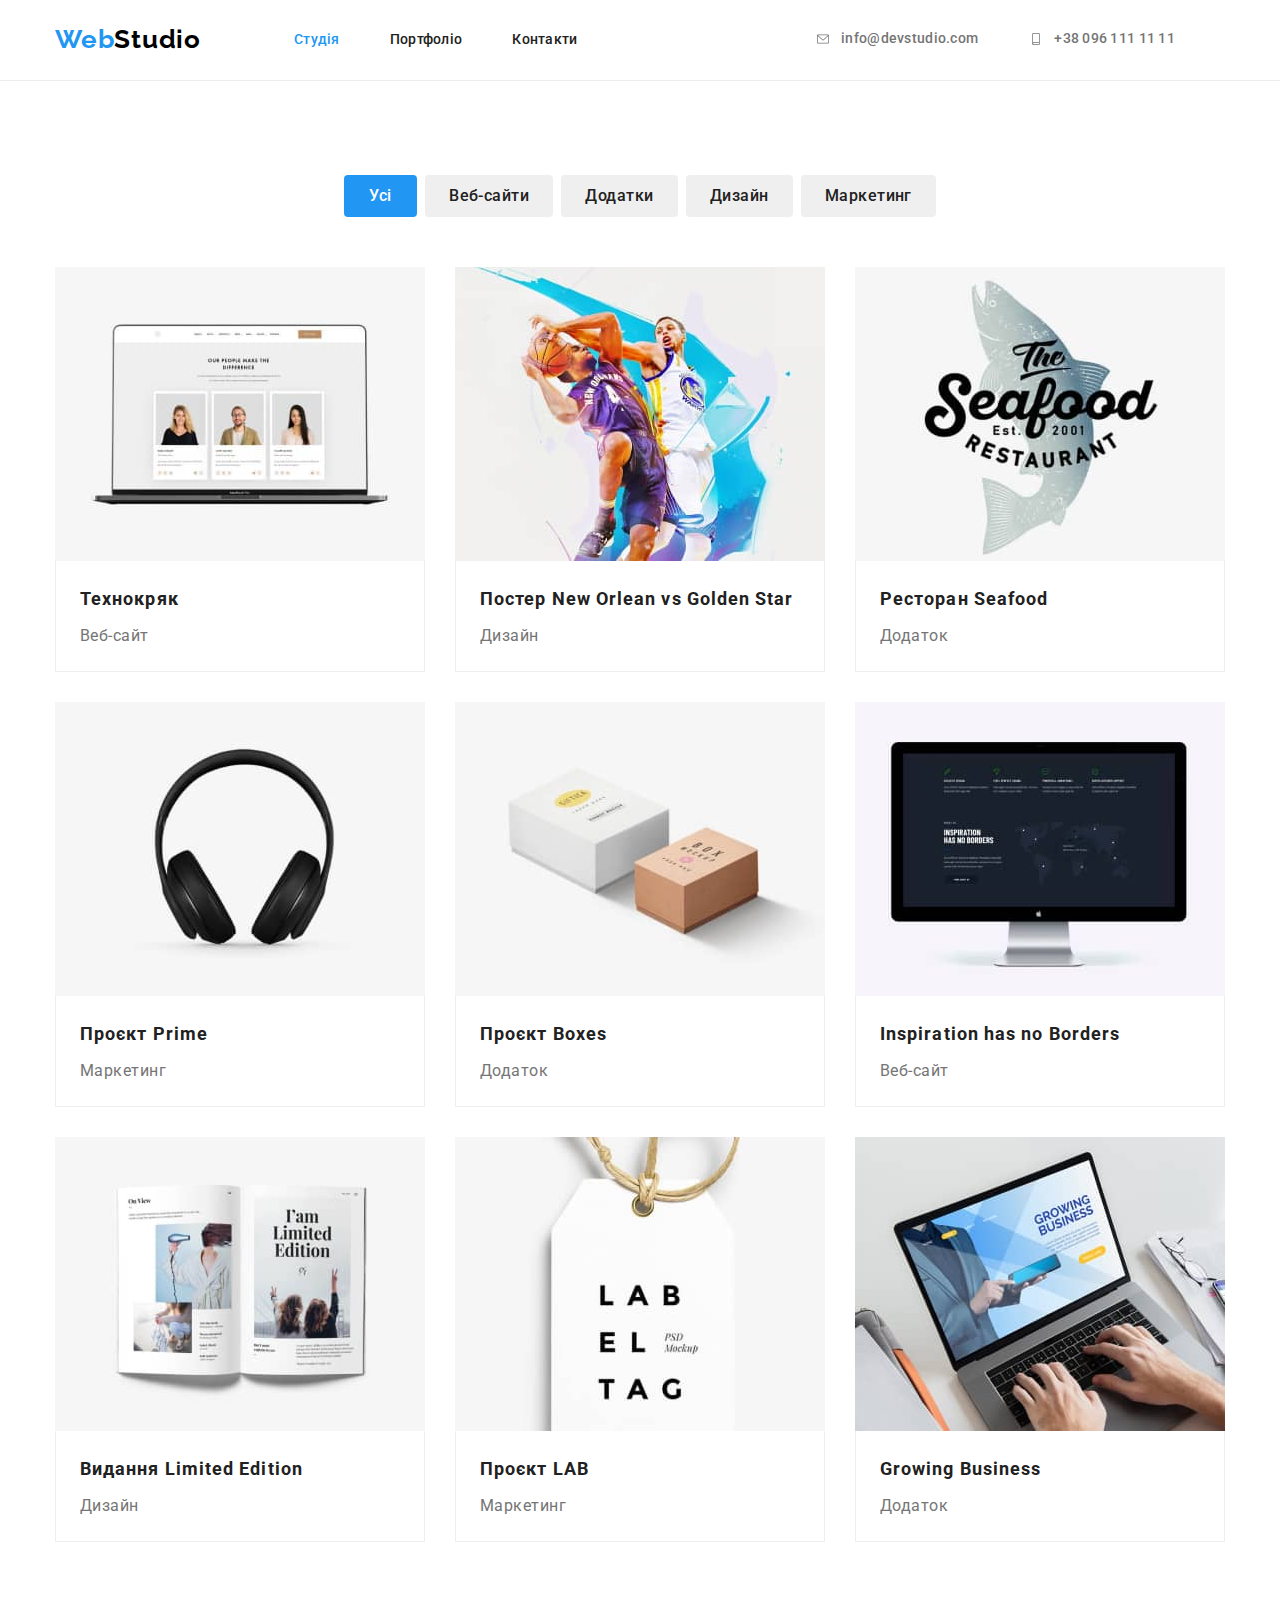
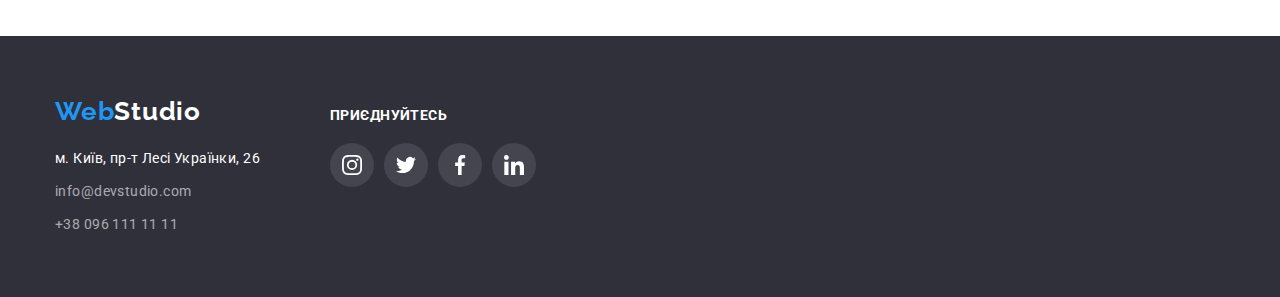
==== portfolio.html @ d66eacdd "Transition is set for all hover/focus elements" ====
<!DOCTYPE html>
<html lang="uk">

<head>
    <meta charset="UTF-8">
    <meta http-equiv="X-UA-Compatible" content="IE=edge">
    <meta name="viewport" content="width=device-width, initial-scale=1.0">
    <title>Студія</title>
    <link rel="stylesheet" href="<link rel=" preconnect" href="https://fonts.googleapis.com">
    <link
        href="https://fonts.googleapis.com/css2?family=Raleway:wght@400;700&family=Roboto:wght@400;500;700;900&display=swap"
        rel="stylesheet">
    <link rel="stylesheet" href="https://cdn.jsdelivr.net/npm/modern-normalize@1.1.0/modern-normalize.min.css">
    <link rel="stylesheet" href="./css/styles.css">
</head>

<body>

<header class="main-header">
    <div class="container navigation">
        <nav class="navigation">
            <a href="./index.html" class="logo"><span style="color:#2196F3">Web</span><span
                    style="color:#000000">Studio</span></a>
            <ul class="menu">
                <li class="menu-item"><a href="./index.html" class="menu-link current">Студія</a></li>
                <li class="menu-item"><a href="./portfolio.html" class="menu-link">Портфоліо</a></li>
                <li class="menu-item"><a href="#" class="menu-link">Контакти</a></li>
            </ul>
        </nav>
            <ul class="email-phone">
                <li class="contact-us">
                    <a href="mailto:info@devstudio.com" class="contacts email"><svg width="16" height="12" class="contacts-icon">
                            <use href="./images/icons.svg#icon-envelope"></use>
                        </svg>info@devstudio.com</a>
                </li>
            
                <li class="contact-us"><a href="tel:+380961111111" class="contacts phone">
                        <svg width="16" height="12" class="contacts-icon">
                            <use href="./images/icons.svg#icon-smartphone"></use>
                        </svg>+38 096 111 11 11</a>
                </li>
            </ul>
    </div>
</header>
    <main>
        <section class="portfolio-page section">
            <div class="container">
            <h1 class="filters" hidden>Наші проекти</h1>
                <ul class="filters-item">
                    <li><button class="filter-button current" type="button">Усі</button></li>
                        
                    <li><button class="filter-button" type="button">Веб-сайти</button></li>
                        
                    <li><button class="filter-button" type="button">Додатки</button></li>
                        
                    <li><button class="filter-button" type="button">Дизайн</button></li>
                        
                    <li><button class="filter-button"  type="button">Маркетинг</button></li>
                </ul>
               
                <ul class="works-list">
                            
                    <li class="works-item">
                        <a class="works-link" href=""><img src="./images/portfolio.photos/1-technocriak.jpg" alt="веб-сайт Технокряк" width="370">
                        
                            <div class="img-subscription">
                            <h2 class="work-title">Технокряк</h2>
                            <p class="work-description">Веб-сайт</p>
                            </div>
                        </a>
                    </li>
                                                        
                    <li class="works-item">
                        <a class="works-link"href=""><img src="./images/portfolio.photos/2-neworl-goldenstar.jpg" alt="постер з баскетбольними гравцями" width="370">
                            
                            <div class="img-subscription">
                            <h2 class="work-title">Постер New Orlean vs Golden Star</h2>
                            <p class="work-description">Дизайн</p>
                            </div>
                        </a>
                    </li>
                         
                    <li class="works-item">
                        <a class="works-link"href=""><img src="./images/portfolio.photos/3-seafood.jpg" alt="ресторан сіфуд" width="370">
                            <div class="img-subscription">
                            <h2 class="work-title">Ресторан Seafood</h2>
                            <p class="work-description">Додаток</p>
                            </div>
                        </a>
                    </li>
                                    
                    <li class="works-item">
                        <a class="works-link"href=""><img src="./images/portfolio.photos/4-prime.jpg" alt="маркетинговий проект прайм" width="370">
                            <div class="img-subscription">
                            <h2 class="work-title">Проєкт Prime</h2>
                            <p class="work-description">Маркетинг</p>
                            </div>
                        </a>
                    </li>
                            
                    <li class="works-item">
                        <a class="works-link"href=""><img src="./images/portfolio.photos/5-boxes.jpg" alt="додаток боксес" width="370">
                            <div class="img-subscription">
                            <h2 class="work-title">Проєкт Boxes</h2>
                            <p class="work-description">Додаток</p>
                            </div>
                        </a>
                    </li>
                            
                    <li class="works-item">
                        <a class="works-link"href=""><img src="./images/portfolio.photos/6-inspirations.jpg" alt="веб-сайт інспірейшн хез ноу бордерс" width="370">
                            <div class="img-subscription">
                            <h2 class="work-title">Inspiration has no Borders</h2>
                            <p class="work-description">Веб-сайт</p>
                            </div>
                        </a>
                    </li>
                            
                    <li class="works-item">
                        <a class="works-link"href=""><img src="./images/portfolio.photos/7-limited-edition.jpg" alt="дизайн для лімітованого видання книги" width="370">
                            <div class="img-subscription">
                            <h2 class="work-title">Видання Limited Edition</h2>
                            <p class="work-description">Дизайн</p>
                            </div>
                        </a>
                    </li>
                            
                    <li class="works-item">
                        <a class="works-link"href=""><img src="./images/portfolio.photos/8-lab.jpg" alt="маркеинговий проєкт лаб" width="370">
                            <div class="img-subscription">
                            <h2 class="work-title">Проєкт LAB</h2>
                            <p class="work-description">Маркетинг</p>
                            </div>
                        </a>
                    </li>
                            
                    <li class="works-item">
                        <a class="works-link"href=""><img src="./images/portfolio.photos/9-rowing-business.jpg" alt="додаток для гроуінг бізнес" width="370">
                            <div class="img-subscription">
                            <h2 class="work-title">Growing Business</h2>
                            <p class="work-description">Додаток</p>
                            </div>
                        </a>
                    </li>
                </ul>
            </div>
        </section>  

    </main>
    <footer>
        <div class="container footer-split">
            <div class="footer-left">
                <a class="logo" href="./index.html"><span style="color:#2196F3">Web</span><span
                        style="color:#fff">Studio</span></a>
                <address>
                    <ul class="adresses">
                        <li class="contacts-list"><a class="post-address" href="https://goo.gl/maps/WdfcjGJZY2KQYh5QA"
                                target="_blank">м. Київ, пр-т
                                Лесі Українки, 26</a></li>
        
                        <li class="contacts-list"><a class="contacts-footer"
                                href="mailto:info@devstudio.com">info@devstudio.com</a></li>
        
                        <li class="contacts-list"><a class="contacts-footer" href="tel:+380961111111">+38 096 111 11 11</a></li>
                    </ul>
                </address>
            </div>
            <div class="footer-right">
                <h3 class="footer-social-cta">приєднуйтесь</h3>
                <ul class="footer-socials">
        
                    <li><a class="footer-social-link" href="#"><svg class="footer-social-item" width="20" height="20">
                                <use href="./images/icons.svg#icon-instagram"></use>
                            </svg>
                        </a>
                    </li>
        
                    <li><a class="footer-social-link" href="#"><svg class="footer-social-item" width="20" height="20">
                                <use href="./images/icons.svg#icon-twitter"></use>
                            </svg>
                        </a>
                    </li>
        
                    <li><a class="footer-social-link" href="#"><svg class="footer-social-item" width="20" height="20">
                                <use href="./images/icons.svg#icon-facebook"></use>
                            </svg>
                        </a>
                    </li>
        
                    <li><a class="footer-social-link" href="#"><svg class="footer-social-item" width="20" height="20">
                                <use href="./images/icons.svg#icon-linkedin"></use>
                            </svg>
                        </a>
                    </li>
                </ul>
            </div>
        </div>
    </footer>
    </body>
</html>
---- css/styles.css ----
:root{
    --main-text-color: #757575;
    --title-text-color: #212121;
    --second-text-color:#ffffff;
    --accent-color: #2196F3;
    --bcg-color: #FFFFFF;
    --bcgsecond-color: #F5F4FA;
    --bcgthird: #2F303A; 
    --icon-color:#AFB1B8; 
}
    
body{
    font-family: 'Roboto',sans-serif;
    text-decoration: none;
    }
.logo{
    font-family: 'Raleway';
    font-weight: 700;
    font-size: 26px;
    line-height: 1.19;
    letter-spacing: 0.03em;
    text-decoration: none;
}
.logo:hover,
.logo:focus{
    color:var(--accent-color)
}
a {
    text-decoration: none;
}
img{
    display: block;
    max-width: 100%;
    height: auto;
}
h1,h2,h3, p {
    margin-top: 0;
    margin-bottom: 0;
}
ul {
    list-style: none;
    padding-left: 0;
    margin-top: 0;
    margin-bottom: 0;
}
 /*HEADER*/
 .container{
   width: 1200px;
   padding-left: 15px;
   padding-right: 15px;
   margin-left: auto;
   margin-right: auto;
   }

 .main-header{
    padding-top: 24px;
    padding-bottom: 25px;
    margin-left: auto;
    margin-right: auto;
    border-bottom: 1px solid #ECECEC;
}
.navigation {
    display: flex;
    align-items: center;  
}
.logo {
    margin-right: 93px;
}
.menu{
    display: flex;
    column-gap: 50px;
}
.menu-link{
    font-weight: 500;
    font-size: 14px;
    line-height: 1.14;
    letter-spacing: 0.02em;
    color: var(--title-text-color);
}
.menu-link:hover,
.menu-link:focus{
    color: var(--accent-color);
}
.menu .current{
    color:var(--accent-color);
}
.email-phone {
    display: flex;
    justify-content: center;
    align-items: center;
    margin-left: auto;
}
.contact-us{
    margin-right:50px;
   }
.email-phone .contacts {
    color: var(--main-text-color);
    font-size: 14px;
    font-weight: 500;
    line-height: 1.14; 
    letter-spacing: 0.02em;
}
.email-phone .contacts:hover,
.email-phone .contacts:focus {
    color: var(--accent-color);
}
.contacts-icon{
    fill: var(--main-text-color);
}
.contacts{
    display: flex;
    justify-content: center;
    align-items: center;
    gap: 10px;
}
.contacts:hover .contacts-icon,
.contacts:focus .contacts-icon{
    fill: var(--accent-color);
}

    /* HERO */

.hero {
   padding-top: 200px;
   padding-bottom: 200px;
}
.overlay{
    max-width: 1600px;
    margin-left: auto;
    margin-right: auto;
    background-color: #C4C4C4;
    background-image:linear-gradient(rgba(47, 48, 58, 0.4), rgba(47, 48, 58, 0.4)),url(../images/index.photos/hero-bcg.jpg);
    background-position: center;
    background-repeat: no-repeat;
    background-size: cover;
}
.hero-text{
    width:60%;
    margin: 0 auto 30px;
    font-weight: 900;
    font-size: 44px;
    line-height: 1.36;
    letter-spacing: 0.06em;
    text-transform: uppercase;
    text-align: center;
    color:var(--second-text-color);
}
.modal-button{
    display: block;
    padding: 10px 32px;
    border-radius: 4px;
    margin-left: auto;
    margin-right: auto;
    min-width: 216px;
    font-weight: 700;
    font-size: 16px;
    line-height: 1.87; 
    letter-spacing: 0.06em;
    color: #FFFFFF;
    border-color: transparent;
    background-color: var(--accent-color);
    cursor: pointer;
}
.modal-button:hover {
    background-color: var(--accent-color);
    color: var(--second-text-color);
}

/* FEATURES */
 .section {
    padding-top: 94px;
    padding-bottom: 94px;   
 }
 .special{
    padding-top: 94px;
 }
.titles{
display: flex;
justify-content: space-between;

}
.title{
    margin-bottom:10px;
    font-weight: 700;
    font-size: 14px;
    line-height: 1.14;
    letter-spacing: 0.03em;
    text-transform: uppercase;
    color: var(--headlines-title);
}
.titles-list:not(:last-child){
    margin-right: 30px;
}
.title-text{
    color: var(--main-text-color);
    font-size: 14px;
    line-height: 1.71;
    letter-spacing: 0.03em;
}
.icons-bg-settings {
    display: flex;
    justify-content: center;
    align-items: center;
    min-width: 270px;
    height: 120px;
    margin-bottom: 30px;
    background-color: var(--bcgsecond-color);
    border-radius: 4px;
}

/* SKILLS */
.skills{
    margin-bottom: 50px;
    font-weight: 700;
    font-size: 36px;
    line-height: 1.17;
    text-align: center;
    letter-spacing: 0.03em;
    color: var(--title-text-color);
}
.images{
    display: flex;
    justify-content: space-between;
    column-gap: 30px;
}

/* TEAM */
.team{
    background-color: var(--bcgsecond-color);
}
.team-list{
    display: flex;
    justify-content: 
    space-between;
    column-gap: 30px;
}
.team-label{
    margin-bottom: 50px;
    font-weight: 700;
    font-size: 36px;
    line-height: 1.17;
    text-align: center;
    letter-spacing: 0.03em;
    color:var(--title-text-color)
}
.team-card{
    width: 100%;
    border: 1px;
    border-radius: 0 0 4px 4px;
    background-color: var(--bcg-color);
    box-shadow: 0px 1px 3px rgba(0, 0, 0, 0.12),
        0px 1px 1px rgba(0, 0, 0, 0.14),
        0px 2px 1px rgba(0, 0, 0, 0.2);
    
}
.team-member{
    padding-top: 30px;
    margin-bottom: 10px;
    font-weight: 500;
    font-size: 16px;
    line-height: 1.19;
    text-align: center;
    letter-spacing: 0.03em;
    color: var(--headlines-title);
}
.team-profession{
    margin-bottom: 16px;
    font-size: 16px;
    line-height: 1.19; 
    text-align: center;
    letter-spacing: 0.03em;
    color: var(--main-text-color);
}
.social-flex{
    display: flex;
    justify-content: center;
    align-items: center;
    gap: 10px;
    padding-bottom: 30px;
}
.social-item{
    fill: var(--icon-color);
}
.social-link{
    display:flex;
    justify-content: center;
    align-items: center;
    width: 44px;
    height: 44px;
    border-radius: 50%;
    background-color:var(--bcg-color);
}
.social-link:hover,
.social-link:focus{
    background-color: var(--accent-color);
}
.social-link:hover .social-item,
.social-link:focus .social-item {
    fill: var(--bcg-color);
}
/*  OUR CLIENTS */
.clients-label{
    margin-bottom: 50px;
    font-weight: 700;
    font-size: 36px;
    line-height: 1.17;
    text-align: center;
    letter-spacing: 0.03em;
    color: var(--title-text-color)
}
.clients-logos{
    display: flex;
    justify-content:
            space-between;
    margin-right: auto;
    margin-left: auto;
    column-gap: 30px;
}
.logos-bg{
    display: flex;
    justify-content: center;
    align-items: center;
    width: 170px;
    height:92px;
    border:1px solid var(--icon-color);
    border-radius: 4px;  
}
.logo-item{
    fill: var(--icon-color);
}
.logos-bg:hover,
.logos-bg:focus{
    border-color: var(--accent-color);
}
.logos-bg:hover .logo-item,
.logos-bg:focus .logo-item{
fill: var(--accent-color);
}

/* * FOOTER */
footer{
    background-color: var(--bcgthird);
    padding-top: 60px;
    padding-bottom: 60px;
    margin-right: auto;
}
footer .logo {
    display: block;
    margin-bottom: 20px;
    margin-right: 0;
    font-family: 'Raleway';
    font-weight: 700;
    font-size: 26px;
    line-height: 1.19;
    letter-spacing: 0.03em;
}
footer .adresses{
    font-style: normal;
    font-size: 14px;
    line-height: 1.71;
    letter-spacing: 0.03em;
}
footer .contacts-list:not(:last-child) {
    margin-bottom: 9px;
}
footer .post-address{
    color: var(--second-text-color);
}
footer .post-address:hover,
footer .post-address:focus {
    color:#2196F3
}
footer .contacts-footer {
        color: rgba(255, 255, 255, 0.6);
}
footer .contacts-footer:hover,
footer .contacts-footer:focus {
    color:var(--accent-color);
}
.footer-split{
    display: flex;
    justify-content: space-between;
    align-items: baseline;
}
.footer-social-cta{
    margin-bottom: 20px;
    font-weight: 700;
    font-size: 14px;
    line-height: 16px;
    letter-spacing: 0.03em;
    text-transform: uppercase;
    color: var(--second-text-color);
}
.footer-right{
    margin-left: 70px;
    margin-right: auto;
}
.footer-socials {
    display: flex;
    justify-content: space-between;
    align-items: center;
    gap: 10px;
}

.footer-social-link{
    display: flex;
    justify-content: center;
    align-items: center;
    width: 44px;
    height: 44px;
    border-radius: 50%;
    background-color: rgba(255, 255, 255, 0.1);
}
.footer-social-item{
    fill: var(--second-text-color);
}
.footer-social-link:hover,
.footer-social-link:focus{
    background-color: var(--accent-color);
}
.footer-social-link:hover .footer-social-item,
.footer-social-link:focus .footer-social-item {
    fill: var(--bcg-color);
}

/* PORTFOLIO */
.portfolio-page .filters{
    background-color: var(--bcgsecond-color);
}
.filters-item{
    display: flex;
    margin-bottom: 50px;
    column-gap: 8px;
    justify-content: center;
}
.filter-button{
    padding: 6px 22px;
    border-radius: 4px;
    min-width: 73px;
    border-color:transparent;
    font-family: inherit;
    font-weight: 500;
    font-size: 16px;
    line-height: 1.62;
    text-align: center;
    letter-spacing: 0.03em;
    color: var(--title-text-color);
    cursor: pointer;
}
.filter-button:hover,
.filter-button:focus{
   color: var(--second-text-color); 
   background-color: var(--accent-color);
    box-shadow: 0px 3px 1px rgba(0, 0, 0, 0.1), 0px 1px 2px rgba(0, 0, 0, 0.08), 0px 2px 2px rgba(0, 0, 0, 0.12);   
}
.filters-item .current{
    color: var(--second-text-color);
    background-color: var(--accent-color);
}
.works-list{
    display: flex;
    flex-basis:calc(100%/3);
    gap: 30px;
    flex-wrap: wrap;   
}
.img-subscription{
    padding: 20px 24px;
    border-right: 1px solid #EEEEEE;
    border-bottom: 1px solid #EEEEEE;
    border-left: 1px solid #EEEEEE;
}
.work-description{
    font-size: 16px;
    line-height: 1.88;
    letter-spacing: 0.03em;
    color: var(--main-text-color);
}
.work-title{
    margin-bottom: 4px;
    font-weight: 700;
    font-size: 18px;
    line-height: 2;
    letter-spacing: 0.06em;
    color: var(--title-text-color);
}

.works-link{
    display: block;
}
.works-link:hover,
.works-link:focus{
    box-shadow: 0px 1px 1px rgba(0, 0, 0, 0.12), 0px 4px 4px rgba(0, 0, 0, 0.06), 1px 4px 6px rgba(0, 0, 0, 0.16);
}
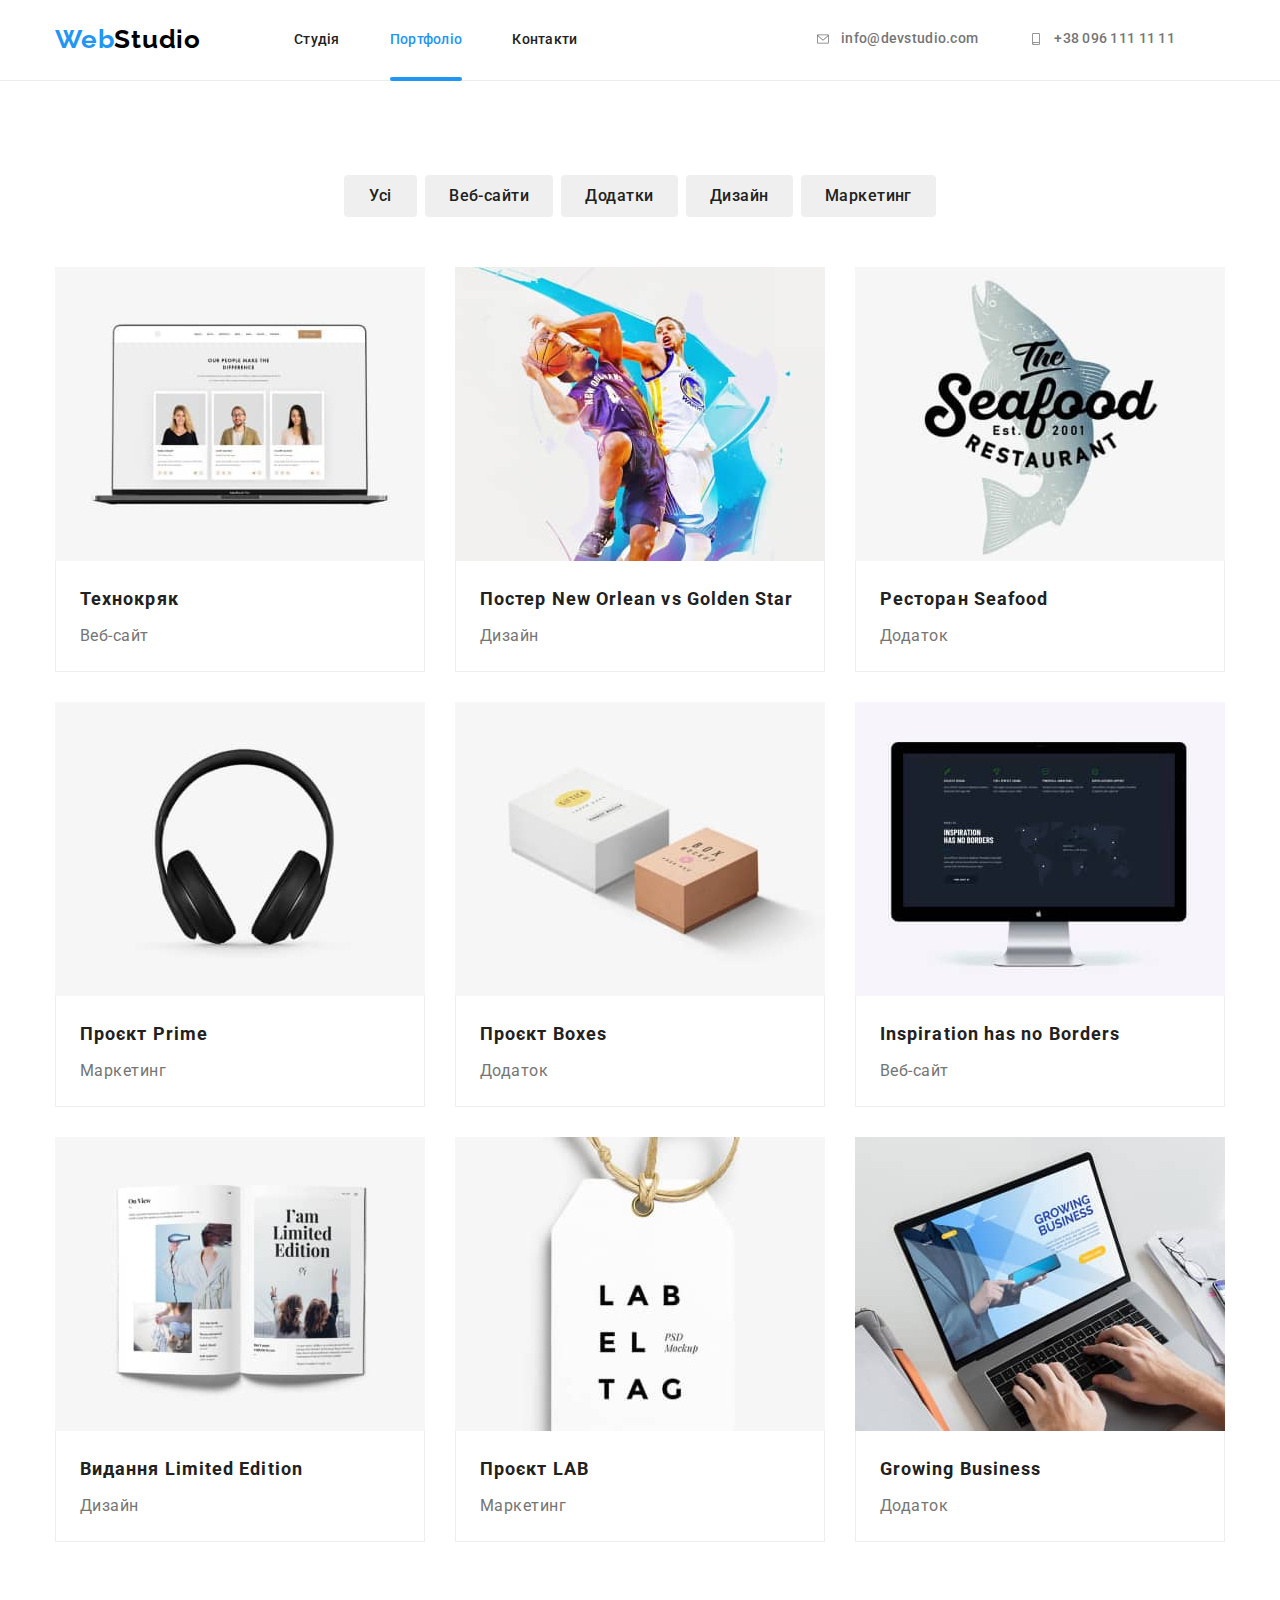
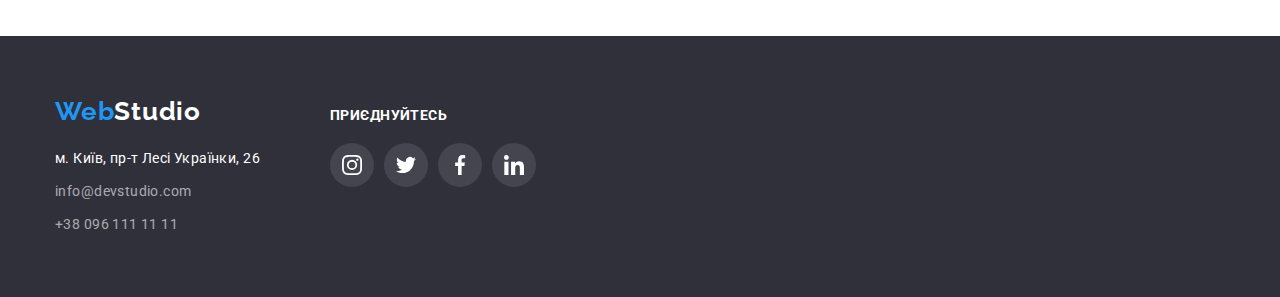
==== commit 7b6386ce: "Overlays with transforms are added to Portfolio" ====
--- a/portfolio.html
+++ b/portfolio.html
@@ -22,8 +22,8 @@
             <a href="./index.html" class="logo"><span style="color:#2196F3">Web</span><span
                     style="color:#000000">Studio</span></a>
             <ul class="menu">
-                <li class="menu-item"><a href="./index.html" class="menu-link current">Студія</a></li>
-                <li class="menu-item"><a href="./portfolio.html" class="menu-link">Портфоліо</a></li>
+                <li class="menu-item"><a href="./index.html" class="menu-link">Студія</a></li>
+                <li class="menu-item"><a href="./portfolio.html" class="menu-link current">Портфоліо</a></li>
                 <li class="menu-item"><a href="#" class="menu-link">Контакти</a></li>
             </ul>
         </nav>
@@ -47,7 +47,7 @@
             <div class="container">
             <h1 class="filters" hidden>Наші проекти</h1>
                 <ul class="filters-item">
-                    <li><button class="filter-button current" type="button">Усі</button></li>
+                    <li><button class="filter-button current-filter" type="button">Усі</button></li>
                         
                     <li><button class="filter-button" type="button">Веб-сайти</button></li>
                         
@@ -61,85 +61,110 @@
                 <ul class="works-list">
                             
                     <li class="works-item">
+                    <div class="works-details">
                         <a class="works-link" href=""><img src="./images/portfolio.photos/1-technocriak.jpg" alt="веб-сайт Технокряк" width="370">
-                        
-                            <div class="img-subscription">
-                            <h2 class="work-title">Технокряк</h2>
-                            <p class="work-description">Веб-сайт</p>
-                            </div>
+                        <p class="works-overlay">Ресурс пропонує комплексні пропозиції з різним рівнем функціоналу та сервісів. Все це дозволить відвідувачу отримати вичерпні відомості про компанію чи приватну особу.</p>
+                    </div>
+                    <div class="img-subscription">
+                        <h2 class="work-title">Технокряк</h2>
+                        <p class="work-description">Веб-сайт</p>
+                    </div>
                         </a>
                     </li>
                                                         
                     <li class="works-item">
+                    <div class="works-details">
                         <a class="works-link"href=""><img src="./images/portfolio.photos/2-neworl-goldenstar.jpg" alt="постер з баскетбольними гравцями" width="370">
-                            
-                            <div class="img-subscription">
-                            <h2 class="work-title">Постер New Orlean vs Golden Star</h2>
-                            <p class="work-description">Дизайн</p>
-                            </div>
+                        <p class="works-overlay">Ресурс пропонує комплексні пропозиції з різним рівнем функціоналу та сервісів. Все це дозволить відвідувачу отримати вичерпні відомості про компанію чи приватну особу.</p>
+                    </div>
+                    <div class="img-subscription">
+                        <h2 class="work-title">Постер New Orlean vs Golden Star</h2>
+                        <p class="work-description">Дизайн</p>
+                    </div>
                         </a>
                     </li>
                          
                     <li class="works-item">
+                    <div class="works-details">
                         <a class="works-link"href=""><img src="./images/portfolio.photos/3-seafood.jpg" alt="ресторан сіфуд" width="370">
-                            <div class="img-subscription">
-                            <h2 class="work-title">Ресторан Seafood</h2>
-                            <p class="work-description">Додаток</p>
-                            </div>
+                        <p class="works-overlay">Ресурс пропонує комплексні пропозиції з різним рівнем функціоналу та сервісів. Все це дозволить відвідувачу отримати вичерпні відомості про компанію чи приватну особу.</p>
+                    </div>
+                    <div class="img-subscription">
+                        <h2 class="work-title">Ресторан Seafood</h2>
+                        <p class="work-description">Додаток</p>
+                    </div>
                         </a>
                     </li>
                                     
                     <li class="works-item">
+                    <div class="works-details">
                         <a class="works-link"href=""><img src="./images/portfolio.photos/4-prime.jpg" alt="маркетинговий проект прайм" width="370">
-                            <div class="img-subscription">
-                            <h2 class="work-title">Проєкт Prime</h2>
-                            <p class="work-description">Маркетинг</p>
-                            </div>
-                        </a>
-                    </li>
-                            
-                    <li class="works-item">
+                        <p class="works-overlay">Ресурс пропонує комплексні пропозиції з різним рівнем функціоналу та сервісів. Все це дозволить відвідувачу отримати вичерпні відомості про компанію чи приватну особу.</p>
+                    </div>
+                    <div class="img-subscription">
+                        <h2 class="work-title">Проєкт Prime</h2>
+                        <p class="work-description">Маркетинг</p>
+                    </div>
+                        </a>
+                    </li>
+                            
+                    <li class="works-item">
+                    <div class="works-details">
                         <a class="works-link"href=""><img src="./images/portfolio.photos/5-boxes.jpg" alt="додаток боксес" width="370">
-                            <div class="img-subscription">
-                            <h2 class="work-title">Проєкт Boxes</h2>
-                            <p class="work-description">Додаток</p>
-                            </div>
-                        </a>
-                    </li>
-                            
-                    <li class="works-item">
+                        <p class="works-overlay">Ресурс пропонує комплексні пропозиції з різним рівнем функціоналу та сервісів. Все це дозволить відвідувачу отримати вичерпні відомості про компанію чи приватну особу.</p>
+                    </div>
+                    <div class="img-subscription">
+                        <h2 class="work-title">Проєкт Boxes</h2>
+                        <p class="work-description">Додаток</p>
+                    </div>
+                        </a>
+                    </li>
+                            
+                    <li class="works-item">
+                    <div class="works-details">
                         <a class="works-link"href=""><img src="./images/portfolio.photos/6-inspirations.jpg" alt="веб-сайт інспірейшн хез ноу бордерс" width="370">
-                            <div class="img-subscription">
-                            <h2 class="work-title">Inspiration has no Borders</h2>
-                            <p class="work-description">Веб-сайт</p>
-                            </div>
-                        </a>
-                    </li>
-                            
-                    <li class="works-item">
+                        <p class="works-overlay">Ресурс пропонує комплексні пропозиції з різним рівнем функціоналу та сервісів. Все це дозволить відвідувачу отримати вичерпні відомості про компанію чи приватну особу.</p>
+                    </div>
+                    <div class="img-subscription">
+                        <h2 class="work-title">Inspiration has no Borders</h2>
+                        <p class="work-description">Веб-сайт</p>
+                    </div>
+                        </a>
+                    </li>
+                            
+                    <li class="works-item">
+                    <div class="works-details">
                         <a class="works-link"href=""><img src="./images/portfolio.photos/7-limited-edition.jpg" alt="дизайн для лімітованого видання книги" width="370">
-                            <div class="img-subscription">
-                            <h2 class="work-title">Видання Limited Edition</h2>
-                            <p class="work-description">Дизайн</p>
-                            </div>
-                        </a>
-                    </li>
-                            
-                    <li class="works-item">
+                        <p class="works-overlay">Ресурс пропонує комплексні пропозиції з різним рівнем функціоналу та сервісів. Все це дозволить відвідувачу отримати вичерпні відомості про компанію чи приватну особу.</p>
+                    </div>
+                    <div class="img-subscription">
+                        <h2 class="work-title">Видання Limited Edition</h2>
+                        <p class="work-description">Дизайн</p>
+                    </div>
+                        </a>
+                    </li>
+                            
+                    <li class="works-item">
+                    <div class="works-details">
                         <a class="works-link"href=""><img src="./images/portfolio.photos/8-lab.jpg" alt="маркеинговий проєкт лаб" width="370">
-                            <div class="img-subscription">
-                            <h2 class="work-title">Проєкт LAB</h2>
-                            <p class="work-description">Маркетинг</p>
-                            </div>
-                        </a>
-                    </li>
-                            
-                    <li class="works-item">
+                        <p class="works-overlay">Ресурс пропонує комплексні пропозиції з різним рівнем функціоналу та сервісів. Все це дозволить відвідувачу отримати вичерпні відомості про компанію чи приватну особу.</p>
+                    </div>
+                    <div class="img-subscription">
+                        <h2 class="work-title">Проєкт LAB</h2>
+                        <p class="work-description">Маркетинг</p>
+                        </div>
+                    </a>
+                    </li>
+                            
+                    <li class="works-item">
+                    <div class="works-details">
                         <a class="works-link"href=""><img src="./images/portfolio.photos/9-rowing-business.jpg" alt="додаток для гроуінг бізнес" width="370">
-                            <div class="img-subscription">
-                            <h2 class="work-title">Growing Business</h2>
-                            <p class="work-description">Додаток</p>
-                            </div>
+                        <p class="works-overlay">Ресурс пропонує комплексні пропозиції з різним рівнем функціоналу та сервісів. Все це дозволить відвідувачу отримати вичерпні відомості про компанію чи приватну особу.</p>
+                    </div>
+                    <div class="img-subscription">
+                        <h2 class="work-title">Growing Business</h2>
+                        <p class="work-description">Додаток</p>
+                    </div>
                         </a>
                     </li>
                 </ul>
--- a/css/styles.css
+++ b/css/styles.css
@@ -21,6 +21,7 @@
     line-height: 1.19;
     letter-spacing: 0.03em;
     text-decoration: none;
+    transition: color 250ms cubic-bezier(0.4, 0, 0.2, 1);
 }
 .logo:hover,
 .logo:focus{
@@ -71,12 +72,28 @@
     display: flex;
     column-gap: 50px;
 }
+.menu-item{
+    position: relative;
+}
 .menu-link{
     font-weight: 500;
     font-size: 14px;
     line-height: 1.14;
     letter-spacing: 0.02em;
     color: var(--title-text-color);
+    transition: color 250ms cubic-bezier(0.4, 0, 0.2, 1);
+}
+.current::after{
+    content:'';
+    position: absolute;
+    display: block;
+    margin-left:auto;
+    margin-right: auto;
+    margin-top: 28px;
+    width: 100%;
+    height: 4px;
+    border-radius: 2px;
+    background-color:var(--accent-color);
 }
 .menu-link:hover,
 .menu-link:focus{
@@ -84,6 +101,7 @@
 }
 .menu .current{
     color:var(--accent-color);
+    
 }
 .email-phone {
     display: flex;
@@ -100,6 +118,7 @@
     font-weight: 500;
     line-height: 1.14; 
     letter-spacing: 0.02em;
+    transition: color 250ms cubic-bezier(0.4, 0, 0.2, 1);
 }
 .email-phone .contacts:hover,
 .email-phone .contacts:focus {
@@ -113,6 +132,7 @@
     justify-content: center;
     align-items: center;
     gap: 10px;
+    transition: fill 250ms cubic-bezier(0.4, 0, 0.2, 1);
 }
 .contacts:hover .contacts-icon,
 .contacts:focus .contacts-icon{
@@ -161,6 +181,7 @@
     border-color: transparent;
     background-color: var(--accent-color);
     cursor: pointer;
+    transition: background-color 250ms cubic-bezier(0.4, 0, 0.2, 1), color 250ms cubic-bezier(0.4, 0, 0.2, 1);
 }
 .modal-button:hover {
     background-color: var(--accent-color);
@@ -176,8 +197,8 @@
     padding-top: 94px;
  }
 .titles{
-display: flex;
-justify-content: space-between;
+    display: flex;
+    justify-content: space-between;
 
 }
 .title{
@@ -209,7 +230,8 @@
     border-radius: 4px;
 }
 
-/* SKILLS */
+/* SKILLS 
+Як розмістити текст посередині, не застосовуючи верхнього падингу? Чому флекс не ставить його по центру оверлею?*/
 .skills{
     margin-bottom: 50px;
     font-weight: 700;
@@ -223,6 +245,27 @@
     display: flex;
     justify-content: space-between;
     column-gap: 30px;
+}
+.skills-list{
+    position: relative;
+    display: flex;
+    justify-content: center;
+    align-items: center;
+}
+.skills-label{
+    position: absolute;
+    width: 100%;
+    height: 70px;
+    padding-top: 27px;
+    bottom: 0;
+    font-weight: 700;
+    font-size: 14px;
+    line-height: 16px;
+    text-align: center;
+    letter-spacing: 0.03em;
+    text-transform: uppercase;
+    color: var(--second-text-color);
+    background-color:rgba(47, 48, 58, 0.8);
 }
 
 /* TEAM */
@@ -281,6 +324,7 @@
 }
 .social-item{
     fill: var(--icon-color);
+    transition: fill 250ms cubic-bezier(0.4, 0, 0.2, 1);
 }
 .social-link{
     display:flex;
@@ -290,6 +334,7 @@
     height: 44px;
     border-radius: 50%;
     background-color:var(--bcg-color);
+    transition: background-color 250ms cubic-bezier(0.4, 0, 0.2, 1);
 }
 .social-link:hover,
 .social-link:focus{
@@ -324,10 +369,12 @@
     width: 170px;
     height:92px;
     border:1px solid var(--icon-color);
-    border-radius: 4px;  
+    border-radius: 4px; 
+    transition: border-color 250ms cubic-bezier(0.4, 0, 0.2, 1);
 }
 .logo-item{
     fill: var(--icon-color);
+    transition: fill 250ms cubic-bezier(0.4, 0, 0.2, 1);
 }
 .logos-bg:hover,
 .logos-bg:focus{
@@ -366,6 +413,7 @@
 }
 footer .post-address{
     color: var(--second-text-color);
+    transition: color 250ms cubic-bezier(0.4, 0, 0.2, 1);
 }
 footer .post-address:hover,
 footer .post-address:focus {
@@ -373,6 +421,7 @@
 }
 footer .contacts-footer {
         color: rgba(255, 255, 255, 0.6);
+        transition: color 250ms cubic-bezier(0.4, 0, 0.2, 1);
 }
 footer .contacts-footer:hover,
 footer .contacts-footer:focus {
@@ -411,9 +460,11 @@
     height: 44px;
     border-radius: 50%;
     background-color: rgba(255, 255, 255, 0.1);
+    transition: background-color 250ms cubic-bezier(0.4, 0, 0.2, 1);
 }
 .footer-social-item{
     fill: var(--second-text-color);
+    transition: fill 250ms cubic-bezier(0.4, 0, 0.2, 1);
 }
 .footer-social-link:hover,
 .footer-social-link:focus{
@@ -447,6 +498,9 @@
     letter-spacing: 0.03em;
     color: var(--title-text-color);
     cursor: pointer;
+    transition: color 250ms cubic-bezier(0.4, 0, 0.2, 1),
+    background-color 250ms cubic-bezier(0.4, 0, 0.2, 1),
+    box-shadow 250ms cubic-bezier(0.4, 0, 0.2, 1);
 }
 .filter-button:hover,
 .filter-button:focus{
@@ -457,7 +511,7 @@
 .filters-item .current{
     color: var(--second-text-color);
     background-color: var(--accent-color);
-}
+}   
 .works-list{
     display: flex;
     flex-basis:calc(100%/3);
@@ -487,12 +541,43 @@
 
 .works-link{
     display: block;
+    transition: box-shadow 250ms cubic-bezier(0.4, 0, 0.2, 1)
 }
 .works-link:hover,
 .works-link:focus{
     box-shadow: 0px 1px 1px rgba(0, 0, 0, 0.12), 0px 4px 4px rgba(0, 0, 0, 0.06), 1px 4px 6px rgba(0, 0, 0, 0.16);
 }
-
-
-
-
+.works-details{
+    position: relative;
+    display: flex;
+    justify-content: center;
+    align-items: center;
+    overflow: hidden;
+}
+.works-link:hover .works-overlay,
+.works-link:focus .works-overlay{
+    transform: translateY(0);
+}
+.works-overlay{
+    display: block;
+    top:0;
+    left:0;
+    width: 100%;
+    height: 100%;
+    padding: 63px 24px;
+    position: absolute;
+    font-weight: 400;
+    font-size: 18px;
+    line-height: 28px;
+    letter-spacing: 0.03em;
+    color: var(--second-text-color);
+    background-color: rgba(33, 150, 243, 0.9);
+    transform: translateY(100%);
+    overflow: auto;
+    transition: transform 250ms cubic-bezier(0.4, 0, 0.2, 1);
+}
+
+
+
+
+
